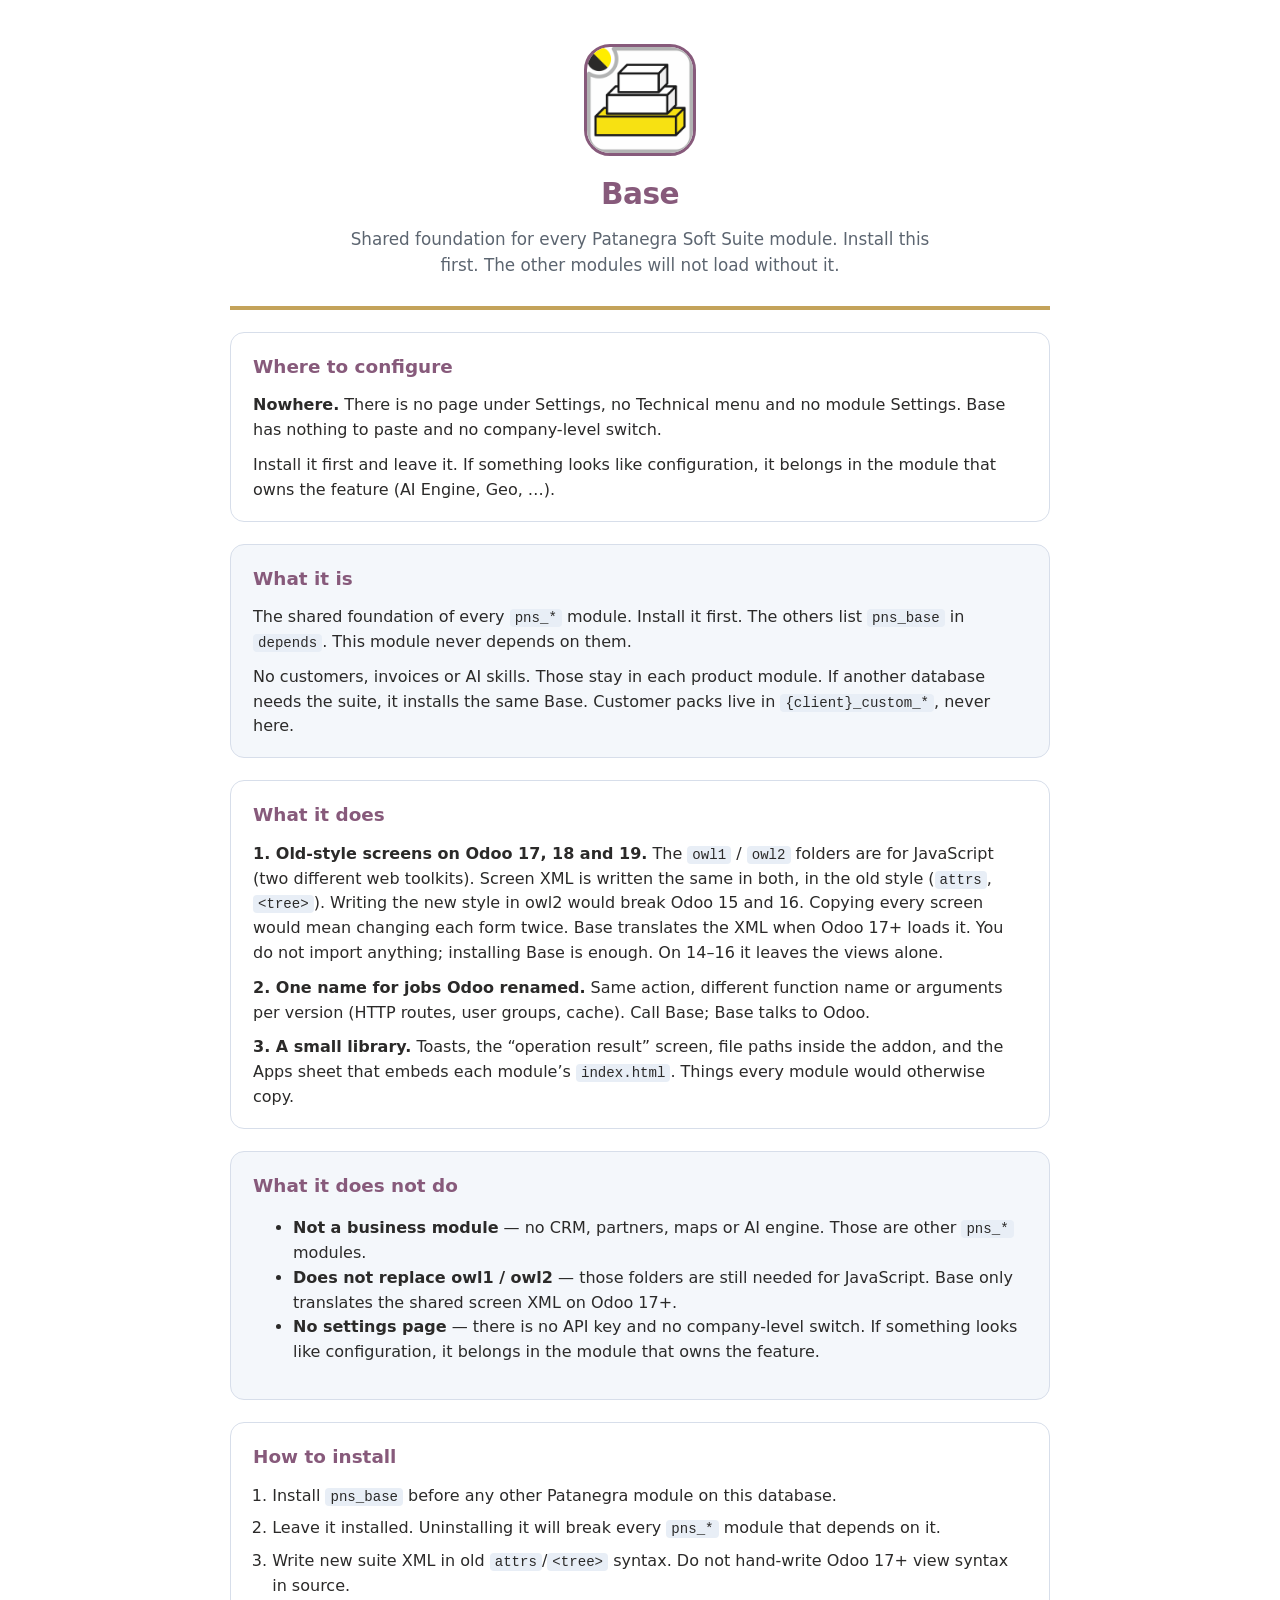
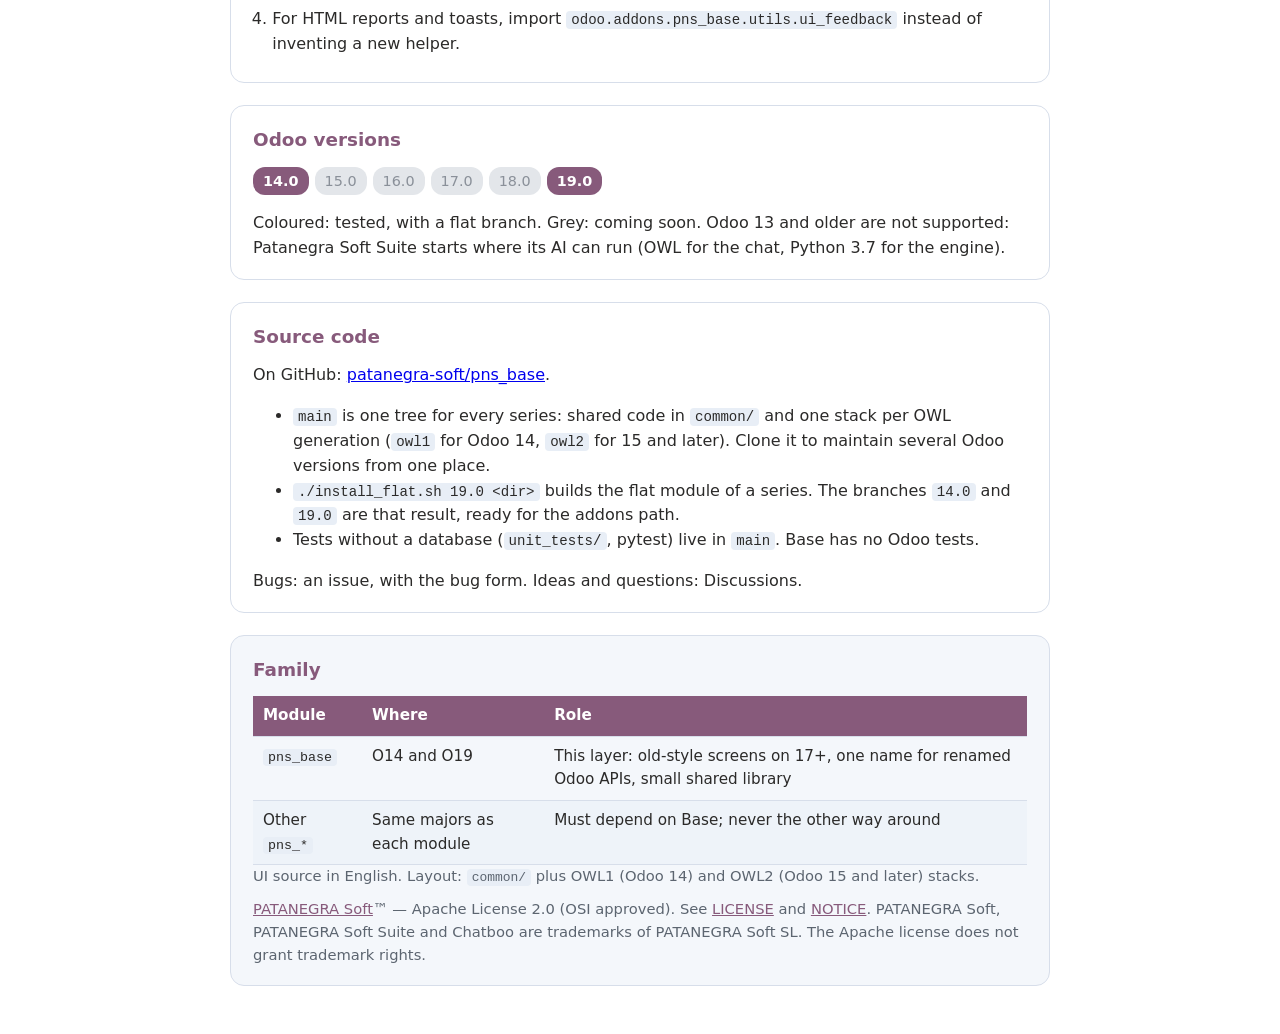
==== static/description/index.html @ 91189619 "pns_base 1.2.62 for Odoo 19.0" ====
<!DOCTYPE html>
<html lang="en">
<head>
<meta charset="utf-8"/>
<meta http-equiv="Content-Type" content="text/html; charset=utf-8"/>
<meta name="tdm-reservation" content="0"/>
<title>Base</title>
</head>
<body>
<style>
  .pns-apps {
    --apps-brand: #875A7B;
    --apps-accent: #C4A35A;
    --apps-ink: #2B2A29;
    --apps-muted: #5c6570;
    --apps-line: #d7deea;
    --apps-paper: #f4f7fb;
    max-width: 820px;
    margin: 0 auto;
    padding: 28px 20px 40px;
    color: var(--apps-ink);
    font-family: "Segoe UI", system-ui, -apple-system, sans-serif;
    line-height: 1.55;
  }
  .pns-apps * { box-sizing: border-box; }
  .pns-apps-hero {
    text-align: center;
    padding: 8px 0 28px;
    border-bottom: 4px solid var(--apps-accent);
  }
  .pns-apps-hero img {
    width: 112px;
    height: 112px;
    border-radius: 26px;
    border: 3px solid var(--apps-brand);
    background: #fff;
    display: block;
    margin: 0 auto 16px;
  }
  .pns-apps-hero h1 {
    margin: 0 0 8px;
    color: var(--apps-brand);
    font-size: 1.85rem;
    font-weight: 700;
    letter-spacing: -0.02em;
  }
  .pns-apps-hero p {
    margin: 0 auto;
    max-width: 36em;
    color: var(--apps-muted);
    font-size: 1.05rem;
  }
  .pns-apps-card {
    margin-top: 22px;
    padding: 20px 22px 18px;
    background: #fff;
    border: 1px solid var(--apps-line);
    border-radius: 14px;
  }
  .pns-apps-card.alt { background: var(--apps-paper); }
  .pns-apps-card h2 {
    margin: 0 0 12px;
    color: var(--apps-brand);
    font-size: 1.15rem;
  }
  .pns-apps-card p { margin: 0 0 10px; }
  .pns-apps-card p:last-child { margin-bottom: 0; }
  .pns-apps-grid { display: block; }
  .pns-apps-grid ul { margin: 0; padding-left: 1.15em; }
  .pns-apps-grid li { margin: 0 0 10px; }
  .pns-apps-grid li:last-child { margin-bottom: 0; }
  .pns-apps-steps { margin: 0; padding-left: 1.2em; }
  .pns-apps-steps li { margin: 0 0 8px; }
  .pns-apps table {
    width: 100%;
    border-collapse: collapse;
    font-size: 0.95rem;
  }
  .pns-apps th, .pns-apps td {
    text-align: left;
    padding: 8px 10px;
    border-bottom: 1px solid var(--apps-line);
    vertical-align: top;
  }
  .pns-apps th { background: var(--apps-brand); color: #fff; font-weight: 600; }
  .pns-apps tr:nth-child(even) td { background: #eef3f9; }
  .pns-apps code {
    font-family: Consolas, "Courier New", monospace;
    font-size: 0.88em;
    background: #e8eef6;
    padding: 1px 5px;
    border-radius: 4px;
  }
  .pns-apps-foot { margin-top: 18px; color: var(--apps-muted); font-size: 0.92rem; }
  .pns-apps-foot a { color: var(--apps-brand); }
  .pns-apps-series { margin: 4px 0 10px; }
  .pns-apps-series span {
    display: inline-block;
    margin: 0 6px 6px 0;
    padding: 3px 10px;
    border-radius: 12px;
    font-size: 0.9rem;
    font-weight: 600;
    background: var(--apps-brand);
    color: #fff;
  }
  .pns-apps-series span.soon { background: #e3e6ea; color: #8a9099; font-weight: 400; }
  @media (min-width: 700px) {
    .pns-apps-grid { display: grid; grid-template-columns: 1fr 1fr; gap: 0 28px; }
  }
</style>
<div class="pns-apps">
  <header class="pns-apps-hero">
    <img src="icon.png" alt="Base"/>
    <h1>Base</h1>
    <p>Shared foundation for every Patanegra Soft Suite module. Install this first. The other modules will not load without it.</p>
  </header>

  <section class="pns-apps-card">
    <h2>Where to configure</h2>
    <p>
      <strong>Nowhere.</strong> There is no page under Settings, no Technical
      menu and no module Settings. Base has nothing to paste and no
      company-level switch.
    </p>
    <p>
      Install it first and leave it. If something looks like configuration,
      it belongs in the module that owns the feature (AI Engine, Geo, &hellip;).
    </p>
  </section>

  <section class="pns-apps-card alt">
    <h2>What it is</h2>
    <p>
      The shared foundation of every <code>pns_*</code> module. Install it
      first. The others list <code>pns_base</code> in <code>depends</code>.
      This module never depends on them.
    </p>
    <p>
      No customers, invoices or AI skills. Those stay in each product module.
      If another database needs the suite, it installs the same Base.
      Customer packs live in <code>{client}_custom_*</code>, never here.
    </p>
  </section>

  <section class="pns-apps-card">
    <h2>What it does</h2>
    <p>
      <strong>1. Old-style screens on Odoo 17, 18 and 19.</strong>
      The <code>owl1</code> / <code>owl2</code> folders are for JavaScript
      (two different web toolkits). Screen XML is written the same in both,
      in the old style (<code>attrs</code>, <code>&lt;tree&gt;</code>).
      Writing the new style in owl2 would break Odoo 15 and 16. Copying every
      screen would mean changing each form twice. Base translates the XML
      when Odoo 17+ loads it. You do not import anything; installing Base is
      enough. On 14&ndash;16 it leaves the views alone.
    </p>
    <p>
      <strong>2. One name for jobs Odoo renamed.</strong>
      Same action, different function name or arguments per version
      (HTTP routes, user groups, cache). Call Base; Base talks to Odoo.
    </p>
    <p>
      <strong>3. A small library.</strong>
      Toasts, the &ldquo;operation result&rdquo; screen, file paths inside
      the addon, and the Apps sheet that embeds each module&rsquo;s
      <code>index.html</code>. Things every module would otherwise copy.
    </p>
  </section>

  <section class="pns-apps-card alt">
    <h2>What it does not do</h2>
    <ul>
      <li><strong>Not a business module</strong> &mdash; no CRM, partners, maps or AI engine. Those are other <code>pns_*</code> modules.</li>
      <li><strong>Does not replace owl1 / owl2</strong> &mdash; those folders are still needed for JavaScript. Base only translates the shared screen XML on Odoo 17+.</li>
      <li><strong>No settings page</strong> &mdash; there is no API key and no company-level switch. If something looks like configuration, it belongs in the module that owns the feature.</li>
    </ul>
  </section>

  <section class="pns-apps-card">
    <h2>How to install</h2>
    <ol class="pns-apps-steps">
      <li>Install <code>pns_base</code> before any other Patanegra module on this database.</li>
      <li>Leave it installed. Uninstalling it will break every <code>pns_*</code> module that depends on it.</li>
      <li>Write new suite XML in old <code>attrs</code>/<code>&lt;tree&gt;</code> syntax. Do not hand-write Odoo 17+ view syntax in source.</li>
      <li>For HTML reports and toasts, import <code>odoo.addons.pns_base.utils.ui_feedback</code> instead of inventing a new helper.</li>
    </ol>
  </section>

  <section class="pns-apps-card">
    <h2>Odoo versions</h2>
    <p class="pns-apps-series">
      <span>14.0</span><span class="soon">15.0</span><span class="soon">16.0</span><span class="soon">17.0</span><span class="soon">18.0</span><span>19.0</span>
    </p>
    <p>
      Coloured: tested, with a flat branch. Grey: coming soon.
      Odoo 13 and older are not supported: Patanegra Soft Suite starts where
      its AI can run (OWL for the chat, Python 3.7 for the engine).
    </p>
  </section>

  <section class="pns-apps-card">
    <h2>Source code</h2>
    <p>On GitHub: <a href="https://github.com/patanegra-soft/pns_base">patanegra-soft/pns_base</a>.</p>
    <ul>
      <li><code>main</code> is one tree for every series: shared code in <code>common/</code> and one stack per OWL generation (<code>owl1</code> for Odoo 14, <code>owl2</code> for 15 and later). Clone it to maintain several Odoo versions from one place.</li>
      <li><code>./install_flat.sh 19.0 &lt;dir&gt;</code> builds the flat module of a series. The branches <code>14.0</code> and <code>19.0</code> are that result, ready for the addons path.</li>
      <li>Tests without a database (<code>unit_tests/</code>, pytest) live in <code>main</code>. Base has no Odoo tests.</li>
    </ul>
    <p>Bugs: an issue, with the bug form. Ideas and questions: Discussions.</p>
  </section>

  <section class="pns-apps-card alt">
    <h2>Family</h2>
    <table>
      <thead>
        <tr><th>Module</th><th>Where</th><th>Role</th></tr>
      </thead>
      <tbody>
        <tr>
          <td><code>pns_base</code></td>
          <td>O14 and O19</td>
          <td>This layer: old-style screens on 17+, one name for renamed Odoo APIs, small shared library</td>
        </tr>
        <tr>
          <td>Other <code>pns_*</code></td>
          <td>Same majors as each module</td>
          <td>Must depend on Base; never the other way around</td>
        </tr>
      </tbody>
    </table>
    <p class="pns-apps-foot">
      UI source in English. Layout: <code>common/</code> plus OWL1 (Odoo 14) and OWL2 (Odoo 15 and later) stacks.
    </p>
    <p class="pns-apps-foot">
      <a href="https://patanegra.com">PATANEGRA Soft</a>&trade;
      &mdash; Apache License 2.0 (OSI approved). See <a href="LICENSE">LICENSE</a>
      and <a href="NOTICE">NOTICE</a>.
      PATANEGRA Soft, PATANEGRA Soft Suite and Chatboo are trademarks of
      PATANEGRA Soft SL. The Apache license does not grant trademark rights.
    </p>
  </section>
</div>
</body>
</html>
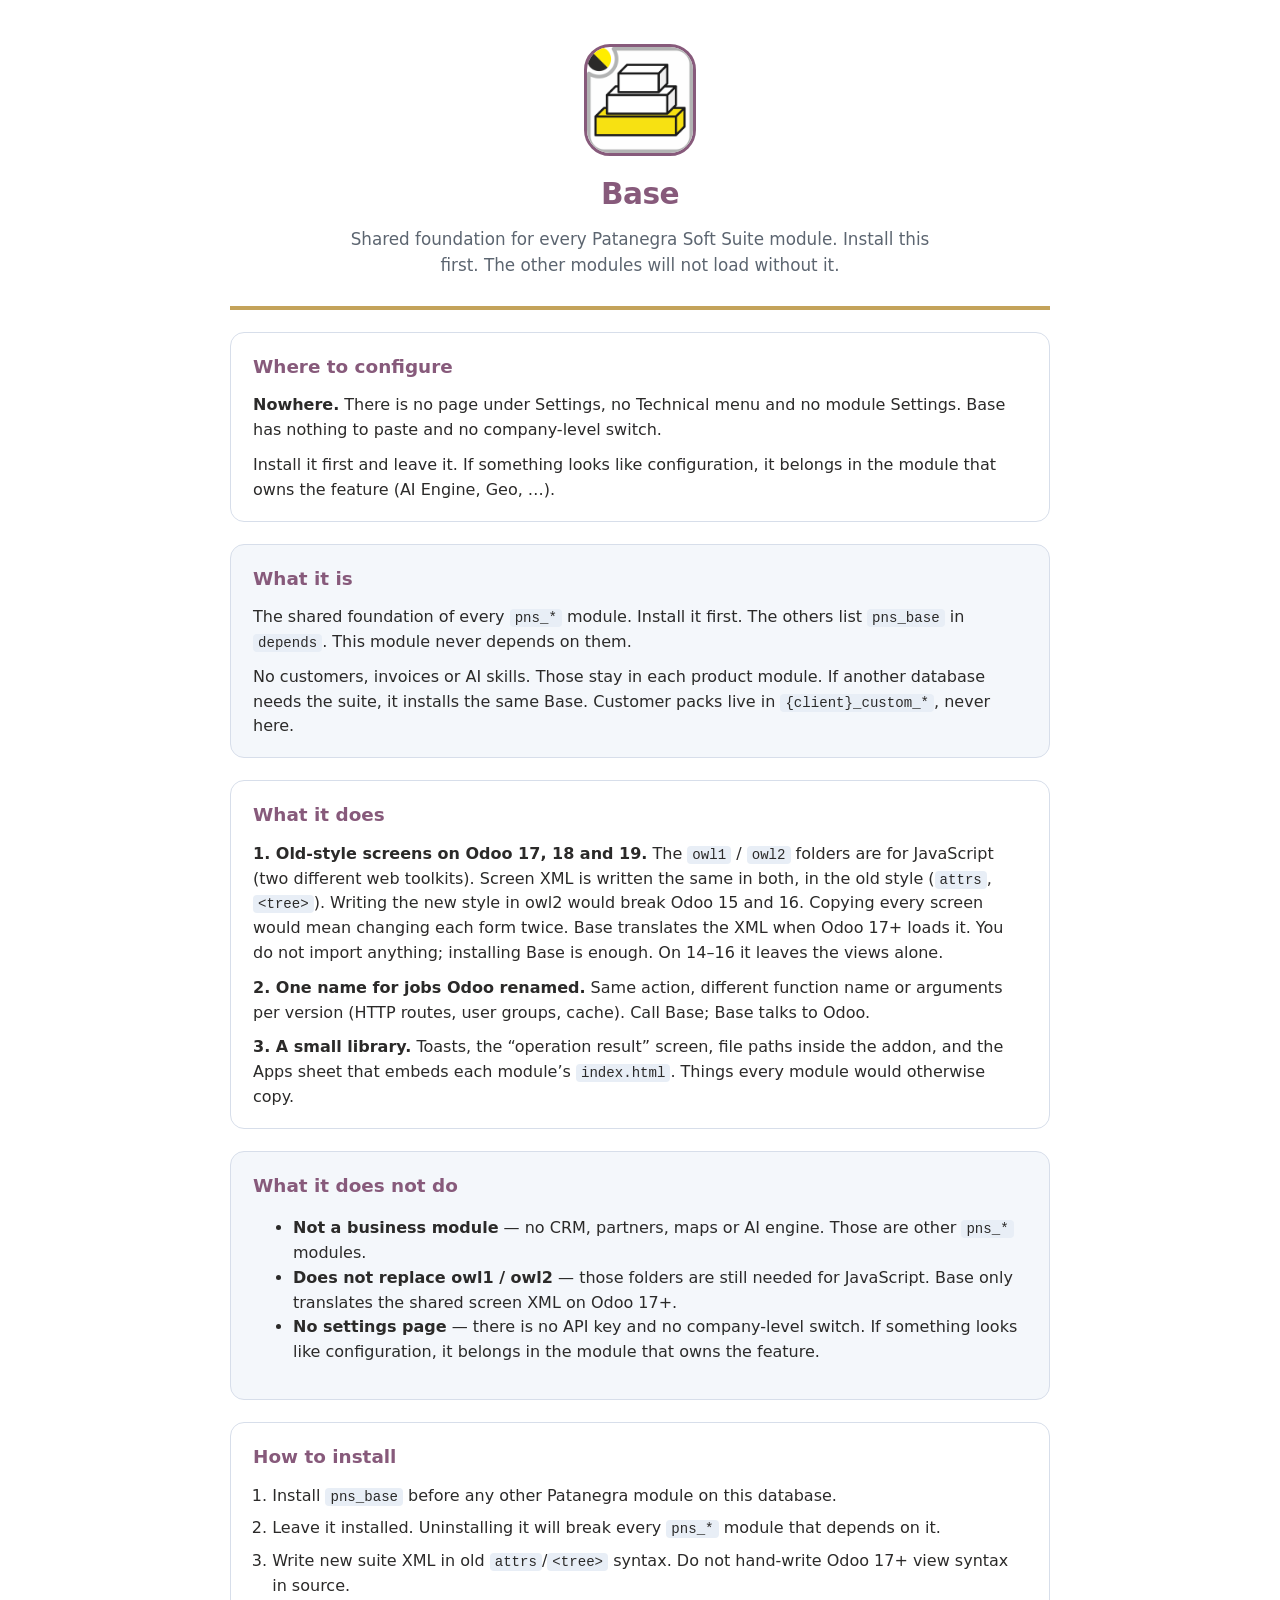
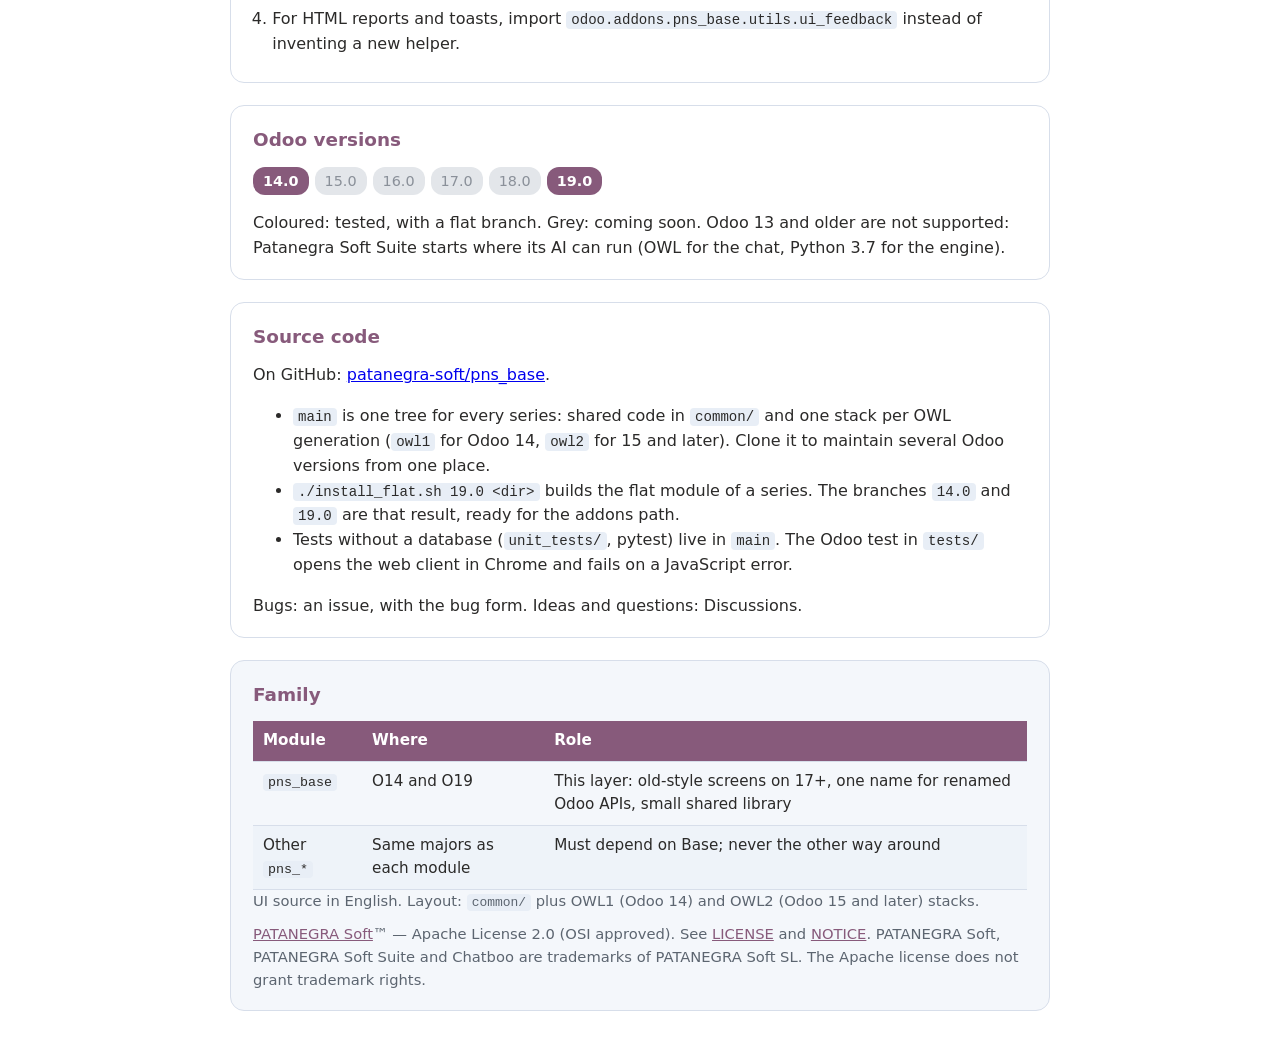
==== commit be3b033a: "pns_base 1.2.63 for Odoo 19.0" ====
--- a/static/description/index.html
+++ b/static/description/index.html
@@ -205,7 +205,7 @@
     <ul>
       <li><code>main</code> is one tree for every series: shared code in <code>common/</code> and one stack per OWL generation (<code>owl1</code> for Odoo 14, <code>owl2</code> for 15 and later). Clone it to maintain several Odoo versions from one place.</li>
       <li><code>./install_flat.sh 19.0 &lt;dir&gt;</code> builds the flat module of a series. The branches <code>14.0</code> and <code>19.0</code> are that result, ready for the addons path.</li>
-      <li>Tests without a database (<code>unit_tests/</code>, pytest) live in <code>main</code>. Base has no Odoo tests.</li>
+      <li>Tests without a database (<code>unit_tests/</code>, pytest) live in <code>main</code>. The Odoo test in <code>tests/</code> opens the web client in Chrome and fails on a JavaScript error.</li>
     </ul>
     <p>Bugs: an issue, with the bug form. Ideas and questions: Discussions.</p>
   </section>
